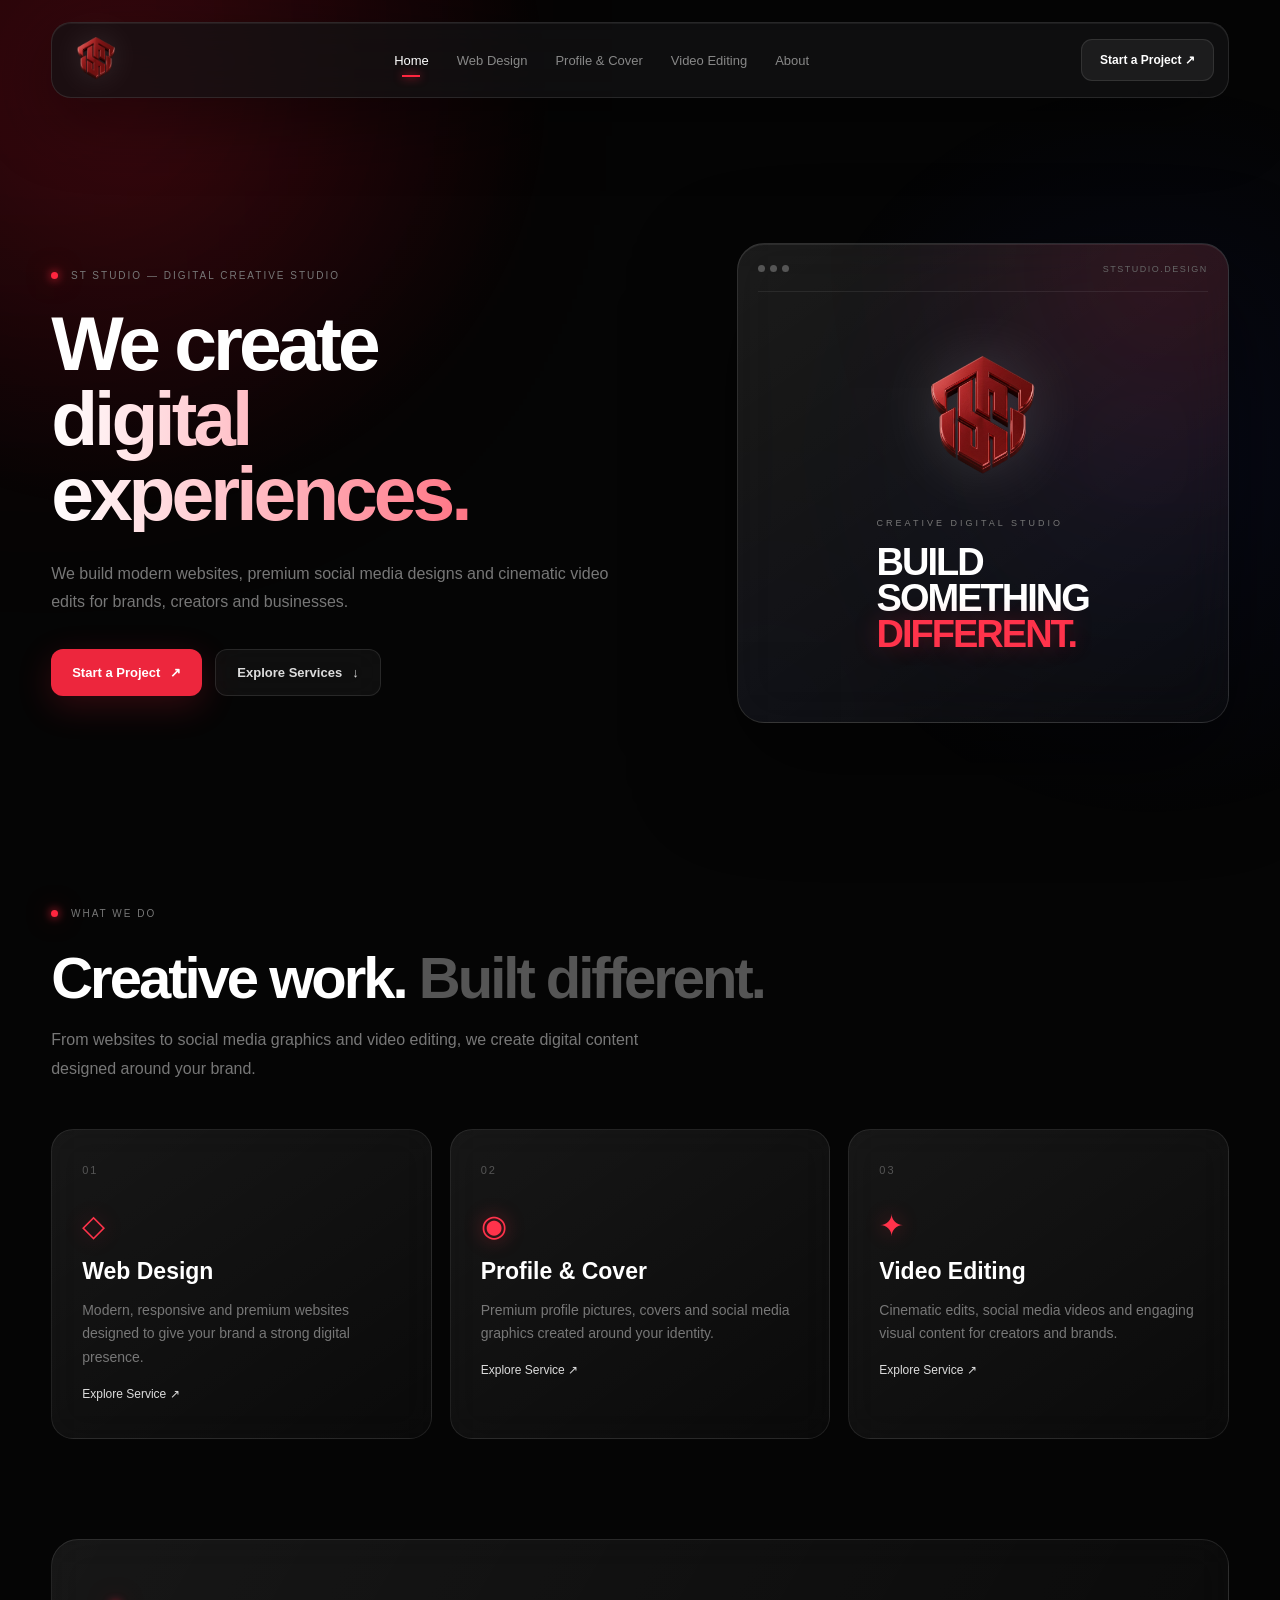
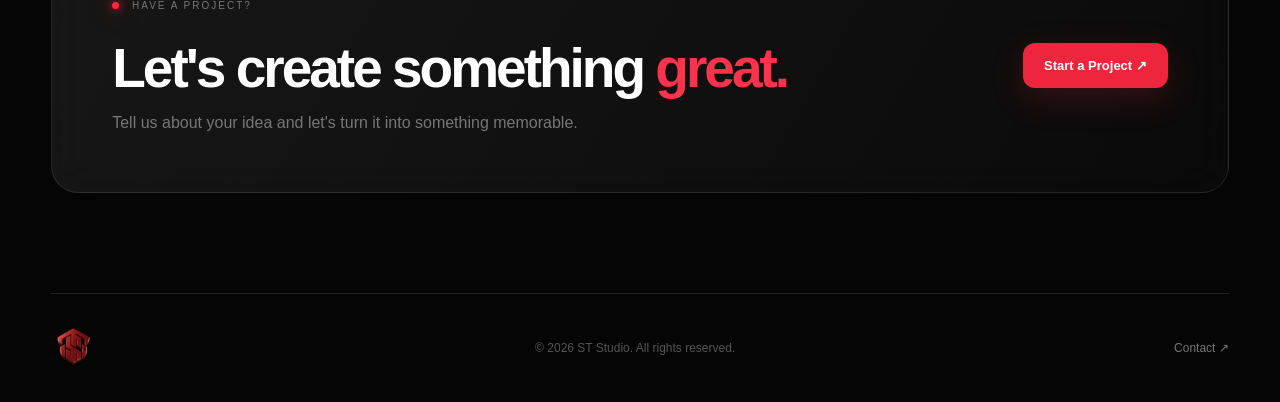
==== index.html @ 002b66ba "Add files via upload" ====
<!DOCTYPE html>
<html lang="en">
<head>
    <meta charset="UTF-8">
    <meta name="viewport" content="width=device-width, initial-scale=1.0">

    <title>ST Studio</title>

    <link rel="stylesheet" href="style.css">
</head>

<body>

    <!-- Background Glow -->
    <div class="glow glow-red"></div>
    <div class="glow glow-blue"></div>

    <!-- NAVBAR -->
    <header class="navbar">

        <a href="index.html" class="logo">
            <img src="logo.png" alt="ST Studio">
        </a>

        <nav>
            <a href="index.html" class="active">Home</a>
            <a href="#">Web Design</a>
            <a href="#">Profile & Cover</a>
            <a href="#">Video Editing</a>
            <a href="#">About</a>
        </nav>

        <a href="#" class="nav-btn">
            Start a Project <span>↗</span>
        </a>

    </header>


    <!-- HERO -->
    <main>

        <section class="hero">

            <div class="hero-text">

                <div class="tag">
                    <span></span>
                    ST STUDIO — DIGITAL CREATIVE STUDIO
                </div>

                <h1>
                    We create
                    <strong>digital experiences.</strong>
                </h1>

                <p>
                    We build modern websites, premium social media
                    designs and cinematic video edits for brands,
                    creators and businesses.
                </p>

                <div class="buttons">

                    <a href="#" class="primary-btn">
                        Start a Project
                        <span>↗</span>
                    </a>

                    <a href="#services" class="secondary-btn">
                        Explore Services
                        <span>↓</span>
                    </a>

                </div>

            </div>


            <!-- HERO CARD -->
            <div class="hero-card">

                <div class="card-top">

                    <div class="dots">
                        <i></i>
                        <i></i>
                        <i></i>
                    </div>

                    <span>STSTUDIO.DESIGN</span>

                </div>

                <div class="card-content">

                    <img src="logo.png" alt="ST Studio Logo">

                    <div>

                        <small>CREATIVE DIGITAL STUDIO</small>

                        <h2>
                            BUILD<br>
                            SOMETHING<br>
                            <span>DIFFERENT.</span>
                        </h2>

                    </div>

                </div>

            </div>

        </section>


        <!-- SERVICES -->
        <section class="services" id="services">

            <div class="section-title">

                <div>

                    <div class="tag">
                        <span></span>
                        WHAT WE DO
                    </div>

                    <h2>
                        Creative work.
                        <span>Built different.</span>
                    </h2>

                </div>

                <p>
                    From websites to social media graphics and video
                    editing, we create digital content designed around
                    your brand.
                </p>

            </div>


            <div class="service-grid">

                <div class="service-card">

                    <span class="number">01</span>

                    <div class="icon">◇</div>

                    <h3>Web Design</h3>

                    <p>
                        Modern, responsive and premium websites
                        designed to give your brand a strong
                        digital presence.
                    </p>

                    <a href="#">
                        Explore Service ↗
                    </a>

                </div>


                <div class="service-card">

                    <span class="number">02</span>

                    <div class="icon">◉</div>

                    <h3>Profile & Cover</h3>

                    <p>
                        Premium profile pictures, covers and
                        social media graphics created around
                        your identity.
                    </p>

                    <a href="#">
                        Explore Service ↗
                    </a>

                </div>


                <div class="service-card">

                    <span class="number">03</span>

                    <div class="icon">✦</div>

                    <h3>Video Editing</h3>

                    <p>
                        Cinematic edits, social media videos
                        and engaging visual content for
                        creators and brands.
                    </p>

                    <a href="#">
                        Explore Service ↗
                    </a>

                </div>

            </div>

        </section>


        <!-- CTA -->
        <section class="cta">

            <div>

                <div class="tag">
                    <span></span>
                    HAVE A PROJECT?
                </div>

                <h2>
                    Let's create something
                    <span>great.</span>
                </h2>

                <p>
                    Tell us about your idea and let's turn it
                    into something memorable.
                </p>

            </div>

            <a href="#" class="primary-btn">
                Start a Project ↗
            </a>

        </section>

    </main>


    <!-- FOOTER -->
    <footer>

        <div class="footer-logo">
            <img src="logo.png" alt="ST Studio">
        </div>

        <p>
            © 2026 ST Studio. All rights reserved.
        </p>

        <a href="#">
            Contact ↗
        </a>

    </footer>

</body>
</html>
---- style.css ----
* {
    margin: 0;
    padding: 0;
    box-sizing: border-box;
}

html {
    scroll-behavior: smooth;
}

body {
    background: #050505;
    color: #fff;
    font-family: Arial, sans-serif;
    overflow-x: hidden;
}


/* BACKGROUND GLOW */

body::before {
    content: "";
    position: fixed;
    inset: 0;
    z-index: -3;

    background:
        radial-gradient(
            circle at 10% 10%,
            rgba(255, 20, 45, .16),
            transparent 30%
        ),
        radial-gradient(
            circle at 90% 50%,
            rgba(40, 70, 255, .08),
            transparent 30%
        );
}

body::after {
    content: "";
    position: fixed;
    width: 450px;
    height: 450px;
    top: -180px;
    left: -180px;

    background: #ff1735;
    filter: blur(170px);
    opacity: .13;

    z-index: -2;
}


/* NAVBAR */

.navbar {
    width: 92%;
    max-width: 1250px;
    height: 76px;

    margin: 22px auto;

    padding: 10px 14px 10px 18px;

    display: flex;
    align-items: center;
    justify-content: space-between;

    background: rgba(18,18,20,.72);

    border: 1px solid rgba(255,255,255,.1);

    border-radius: 20px;

    backdrop-filter: blur(25px);
    -webkit-backdrop-filter: blur(25px);

    box-shadow:
        0 20px 70px rgba(0,0,0,.45),
        inset 0 1px rgba(255,255,255,.06);
}

.logo img {
    width: 52px;
    height: 52px;
    object-fit: contain;

    filter:
        drop-shadow(0 0 15px rgba(255,255,255,.12));
}

nav {
    display: flex;
    gap: 28px;
}

nav a {
    position: relative;

    color: #888;

    text-decoration: none;

    font-size: 13px;

    transition: .3s;
}

nav a:hover,
nav a.active {
    color: #fff;
}

nav a.active::after {
    content: "";

    position: absolute;

    width: 18px;
    height: 2px;

    left: 50%;
    bottom: -9px;

    transform: translateX(-50%);

    background: #ff263f;

    box-shadow: 0 0 10px #ff263f;
}

.nav-btn {
    color: #fff;

    text-decoration: none;

    font-size: 12px;
    font-weight: bold;

    padding: 13px 18px;

    border-radius: 11px;

    background: rgba(255,255,255,.06);

    border: 1px solid rgba(255,255,255,.1);

    transition: .3s;
}

.nav-btn:hover {
    background: #ed243d;

    border-color: #ed243d;

    box-shadow:
        0 0 30px rgba(237,36,61,.3);
}


/* HERO */

.hero {
    width: 92%;
    max-width: 1250px;

    min-height: 650px;

    margin: 60px auto 100px;

    display: grid;

    grid-template-columns: 1fr .8fr;

    align-items: center;

    gap: 70px;
}

.hero-text {
    max-width: 650px;
}

.tag {
    color: #777;

    font-size: 10px;

    letter-spacing: 2px;

    margin-bottom: 25px;
}

.tag span {
    display: inline-block;

    width: 7px;
    height: 7px;

    margin-right: 8px;

    border-radius: 50%;

    background: #ff263f;

    box-shadow:
        0 0 10px #ff263f,
        0 0 25px rgba(255,38,63,.5);
}

.hero h1 {
    font-size: clamp(50px, 6vw, 82px);

    line-height: .98;

    letter-spacing: -4px;

    margin-bottom: 28px;
}

.hero h1 strong {
    display: block;

    color: transparent;

    background:
        linear-gradient(
            90deg,
            #fff,
            #ff334b
        );

    -webkit-background-clip: text;
    background-clip: text;
}

.hero p {
    max-width: 570px;

    color: #777;

    font-size: 16px;

    line-height: 1.8;

    margin-bottom: 32px;
}


/* BUTTONS */

.buttons {
    display: flex;
    gap: 13px;
}

.primary-btn,
.secondary-btn {
    display: inline-flex;

    align-items: center;
    justify-content: center;

    gap: 10px;

    padding: 15px 21px;

    border-radius: 12px;

    text-decoration: none;

    font-size: 13px;
    font-weight: bold;

    transition: .3s;
}

.primary-btn {
    color: #fff;

    background: #ed263d;

    box-shadow:
        0 10px 35px rgba(237,36,61,.2);
}

.primary-btn:hover {
    transform: translateY(-3px);

    background: #ff3148;

    box-shadow:
        0 15px 45px rgba(237,36,61,.35);
}

.secondary-btn {
    color: #ddd;

    background: rgba(255,255,255,.045);

    border: 1px solid rgba(255,255,255,.1);

    backdrop-filter: blur(15px);
}

.secondary-btn:hover {
    transform: translateY(-3px);

    background: rgba(255,255,255,.09);
}


/* HERO CARD */

.hero-card {
    position: relative;

    height: 480px;

    padding: 20px;

    border-radius: 27px;

    overflow: hidden;

    background:
        linear-gradient(
            145deg,
            rgba(255,255,255,.09),
            rgba(255,255,255,.025)
        );

    border: 1px solid rgba(255,255,255,.12);

    backdrop-filter: blur(25px);

    box-shadow:
        0 40px 100px rgba(0,0,0,.5),
        inset 0 1px rgba(255,255,255,.08);

    transition: .4s;
}

.hero-card:hover {
    transform: translateY(-8px);

    border-color:
        rgba(255,40,60,.3);

    box-shadow:
        0 45px 100px rgba(0,0,0,.55),
        0 0 60px rgba(255,30,55,.08);
}

.hero-card::before {
    content: "";

    position: absolute;

    width: 300px;
    height: 300px;

    top: -130px;
    right: -100px;

    border-radius: 50%;

    background: #ff1735;

    filter: blur(120px);

    opacity: .18;
}

.hero-card::after {
    content: "";

    position: absolute;

    width: 220px;
    height: 220px;

    bottom: -100px;
    left: -80px;

    border-radius: 50%;

    background: #243cff;

    filter: blur(130px);

    opacity: .08;
}

.card-top {
    position: relative;
    z-index: 2;

    display: flex;

    align-items: center;
    justify-content: space-between;

    padding-bottom: 17px;

    border-bottom:
        1px solid rgba(255,255,255,.07);

    color: #666;

    font-size: 9px;

    letter-spacing: 1.5px;
}

.dots {
    display: flex;
    gap: 5px;
}

.dots i {
    width: 7px;
    height: 7px;

    border-radius: 50%;

    background: #555;
}

.card-content {
    position: relative;
    z-index: 2;

    height: 410px;

    display: flex;

    flex-direction: column;

    align-items: center;
    justify-content: center;
}

.card-content img {
    width: 145px;
    height: 145px;

    object-fit: contain;

    margin-bottom: 25px;

    filter:
        drop-shadow(0 0 30px rgba(255,255,255,.15));
}

.card-content small {
    color: #777;

    font-size: 9px;

    letter-spacing: 3px;
}

.card-content h2 {
    margin-top: 14px;

    font-size: 38px;

    line-height: .95;

    letter-spacing: -2px;
}

.card-content h2 span {
    color: #ff334b;

    text-shadow:
        0 0 25px rgba(255,40,60,.3);
}


/* SERVICES */

.services {
    width: 92%;
    max-width: 1250px;

    margin: 100px auto;
}

.section-title {
    margin-bottom: 45px;
}

.section-title h2 {
    font-size: clamp(38px,5vw,58px);

    letter-spacing: -3px;
}

.section-title h2 span {
    color: #555;
}

.section-title p {
    max-width: 600px;

    color: #777;

    line-height: 1.8;

    margin-top: 15px;
}

.service-grid {
    display: grid;

    grid-template-columns:
        repeat(3,1fr);

    gap: 18px;
}

.service-card {
    position: relative;

    min-height: 310px;

    padding: 30px;

    overflow: hidden;

    border-radius: 22px;

    background:
        linear-gradient(
            145deg,
            rgba(255,255,255,.075),
            rgba(255,255,255,.025)
        );

    border: 1px solid rgba(255,255,255,.09);

    transition: .35s;

    backdrop-filter: blur(18px);
}

.service-card::before {
    content: "";

    position: absolute;

    width: 180px;
    height: 180px;

    right: -100px;
    bottom: -100px;

    border-radius: 50%;

    background: #ff2438;

    filter: blur(90px);

    opacity: 0;

    transition: .35s;
}

.service-card:hover {
    transform: translateY(-8px);

    border-color:
        rgba(255,40,60,.3);

    box-shadow:
        0 25px 70px rgba(0,0,0,.35);
}

.service-card:hover::before {
    opacity: .2;
}

.number {
    color: #555;

    font-size: 11px;

    letter-spacing: 2px;
}

.icon {
    color: #ff334b;

    font-size: 30px;

    margin: 30px 0 15px;

    text-shadow:
        0 0 20px rgba(255,40,60,.4);
}

.service-card h3 {
    font-size: 23px;
}

.service-card p {
    color: #777;

    line-height: 1.7;

    font-size: 14px;

    margin: 14px 0;
}

.service-card a {
    color: #ddd;

    text-decoration: none;

    font-size: 12px;
}

.service-card a:hover {
    color: #ff334b;
}


/* CTA */

.cta {
    width: 92%;
    max-width: 1250px;

    margin: 100px auto;

    padding: 60px;

    display: flex;

    align-items: center;

    justify-content: space-between;

    gap: 40px;

    border-radius: 27px;

    background:
        linear-gradient(
            120deg,
            rgba(255,255,255,.075),
            rgba(255,255,255,.025)
        );

    border: 1px solid rgba(255,255,255,.1);

    backdrop-filter: blur(20px);

    overflow: hidden;
}

.cta h2 {
    font-size: clamp(32px,5vw,55px);

    letter-spacing: -3px;
}

.cta h2 span {
    color: #ff334b;
}

.cta p {
    color: #777;

    margin-top: 14px;
}


/* FOOTER */

footer {
    width: 92%;
    max-width: 1250px;

    margin: auto;

    padding: 30px 0;

    display: flex;

    align-items: center;

    justify-content: space-between;

    border-top: 1px solid #222;

    color: #555;

    font-size: 12px;
}

footer img {
    width: 45px;
}

footer a {
    color: #777;

    text-decoration: none;
}


/* MOBILE */

@media (max-width: 850px) {

    .navbar {
        width: 94%;
    }

    nav {
        display: none;
    }

    .hero {
        width: 94%;

        grid-template-columns: 1fr;

        margin-top: 50px;

        gap: 50px;
    }

    .hero h1 {
        font-size: 55px;
    }

    .hero-card {
        width: 100%;
    }

    .services {
        width: 94%;
    }

    .service-grid {
        grid-template-columns: 1fr;
    }

    .cta {
        width: 94%;

        flex-direction: column;

        align-items: flex-start;

        padding: 40px 25px;
    }

    footer {
        width: 94%;

        flex-wrap: wrap;

        gap: 20px;
    }
}


@media (max-width: 500px) {

    .nav-btn {
        padding: 11px 13px;

        font-size: 10px;
    }

    .hero h1 {
        font-size: 46px;

        letter-spacing: -2px;
    }

    .hero p {
        font-size: 14px;
    }

    .buttons {
        flex-direction: column;
    }

    .primary-btn,
    .secondary-btn {
        width: 100%;
    }

    .hero-card {
        height: 420px;
    }

    .card-content {
        height: 350px;
    }

    .card-content img {
        width: 110px;
        height: 110px;
    }

    .card-content h2 {
        font-size: 30px;
    }

    .cta h2 {
        font-size: 35px;
    }

    footer {
        justify-content: center;
        text-align: center;
    }
}
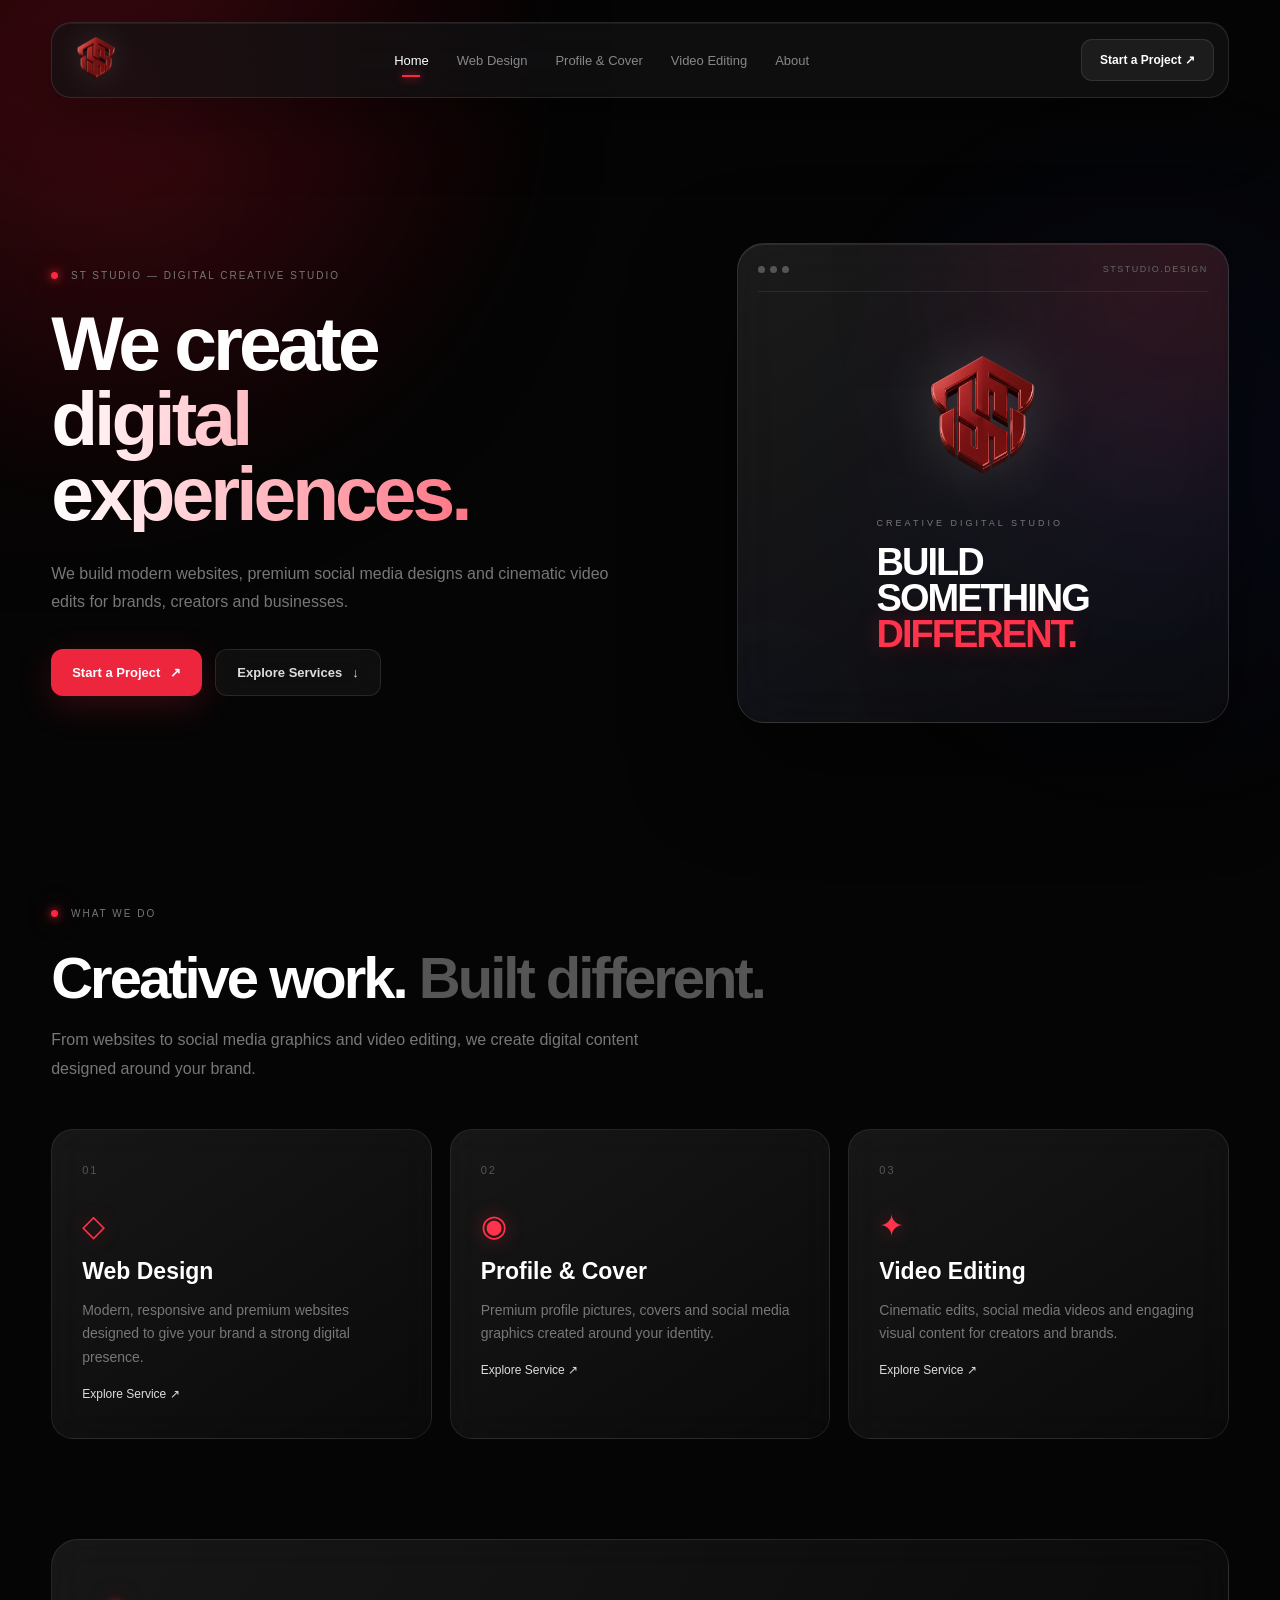
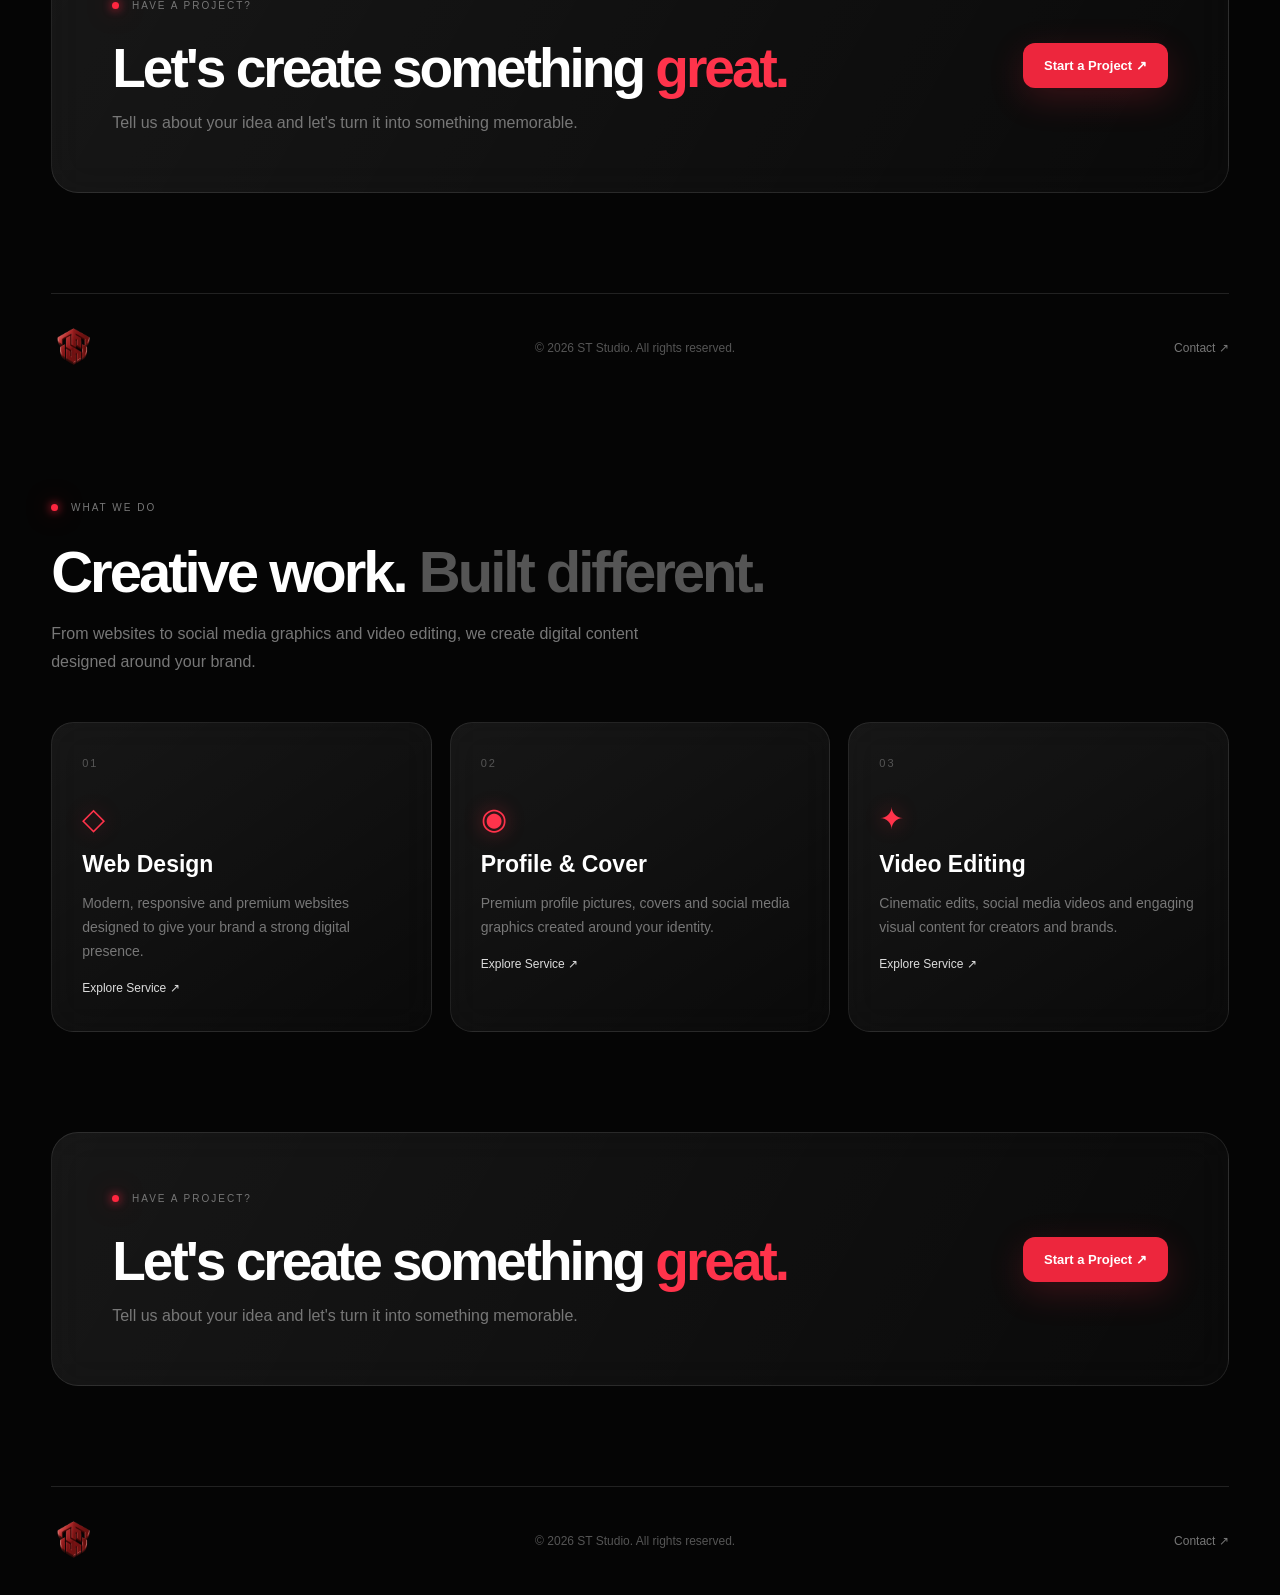
==== commit 59dd2ec4: "Update index.html" ====
--- a/index.html
+++ b/index.html
@@ -15,7 +15,9 @@
     <div class="glow glow-red"></div>
     <div class="glow glow-blue"></div>
 
+
     <!-- NAVBAR -->
+
     <header class="navbar">
 
         <a href="index.html" class="logo">
@@ -24,13 +26,13 @@
 
         <nav>
             <a href="index.html" class="active">Home</a>
-            <a href="#">Web Design</a>
-            <a href="#">Profile & Cover</a>
-            <a href="#">Video Editing</a>
-            <a href="#">About</a>
+            <a href="web.html">Web Design</a>
+            <a href="profile.html">Profile & Cover</a>
+            <a href="video.html">Video Editing</a>
+            <a href="about.html">About</a>
         </nav>
 
-        <a href="#" class="nav-btn">
+        <a href="about.html" class="nav-btn">
             Start a Project <span>↗</span>
         </a>
 
@@ -38,6 +40,7 @@
 
 
     <!-- HERO -->
+
     <main>
 
         <section class="hero">
@@ -62,7 +65,7 @@
 
                 <div class="buttons">
 
-                    <a href="#" class="primary-btn">
+                    <a href="about.html" class="primary-btn">
                         Start a Project
                         <span>↗</span>
                     </a>
@@ -78,6 +81,7 @@
 
 
             <!-- HERO CARD -->
+
             <div class="hero-card">
 
                 <div class="card-top">
@@ -116,6 +120,7 @@
 
 
         <!-- SERVICES -->
+
         <section class="services" id="services">
 
             <div class="section-title">
@@ -159,7 +164,7 @@
                         digital presence.
                     </p>
 
-                    <a href="#">
+                    <a href="web.html">
                         Explore Service ↗
                     </a>
 
@@ -180,7 +185,7 @@
                         your identity.
                     </p>
 
-                    <a href="#">
+                    <a href="profile.html">
                         Explore Service ↗
                     </a>
 
@@ -201,7 +206,7 @@
                         creators and brands.
                     </p>
 
-                    <a href="#">
+                    <a href="video.html">
                         Explore Service ↗
                     </a>
 
@@ -213,6 +218,7 @@
 
 
         <!-- CTA -->
+
         <section class="cta">
 
             <div>
@@ -234,6 +240,161 @@
 
             </div>
 
+            <a href="about.html" class="primary-btn">
+                Start a Project ↗
+            </a>
+
+        </section>
+
+    </main>
+
+
+    <!-- FOOTER -->
+
+    <footer>
+
+        <div class="footer-logo">
+            <img src="logo.png" alt="ST Studio">
+        </div>
+
+        <p>
+            © 2026 ST Studio. All rights reserved.
+        </p>
+
+        <a href="about.html">
+            Contact ↗
+        </a>
+
+    </footer>
+
+</body>
+</html>
+                </div>
+
+            </div>
+
+        </section>
+
+
+        <!-- SERVICES -->
+        <section class="services" id="services">
+
+            <div class="section-title">
+
+                <div>
+
+                    <div class="tag">
+                        <span></span>
+                        WHAT WE DO
+                    </div>
+
+                    <h2>
+                        Creative work.
+                        <span>Built different.</span>
+                    </h2>
+
+                </div>
+
+                <p>
+                    From websites to social media graphics and video
+                    editing, we create digital content designed around
+                    your brand.
+                </p>
+
+            </div>
+
+
+            <div class="service-grid">
+
+                <div class="service-card">
+
+                    <span class="number">01</span>
+
+                    <div class="icon">◇</div>
+
+                    <h3>Web Design</h3>
+
+                    <p>
+                        Modern, responsive and premium websites
+                        designed to give your brand a strong
+                        digital presence.
+                    </p>
+
+                    <a href="#">
+                        Explore Service ↗
+                    </a>
+
+                </div>
+
+
+                <div class="service-card">
+
+                    <span class="number">02</span>
+
+                    <div class="icon">◉</div>
+
+                    <h3>Profile & Cover</h3>
+
+                    <p>
+                        Premium profile pictures, covers and
+                        social media graphics created around
+                        your identity.
+                    </p>
+
+                    <a href="#">
+                        Explore Service ↗
+                    </a>
+
+                </div>
+
+
+                <div class="service-card">
+
+                    <span class="number">03</span>
+
+                    <div class="icon">✦</div>
+
+                    <h3>Video Editing</h3>
+
+                    <p>
+                        Cinematic edits, social media videos
+                        and engaging visual content for
+                        creators and brands.
+                    </p>
+
+                    <a href="#">
+                        Explore Service ↗
+                    </a>
+
+                </div>
+
+            </div>
+
+        </section>
+
+
+        <!-- CTA -->
+        <section class="cta">
+
+            <div>
+
+                <div class="tag">
+                    <span></span>
+                    HAVE A PROJECT?
+                </div>
+
+                <h2>
+                    Let's create something
+                    <span>great.</span>
+                </h2>
+
+                <p>
+                    Tell us about your idea and let's turn it
+                    into something memorable.
+                </p>
+
+            </div>
+
             <a href="#" class="primary-btn">
                 Start a Project ↗
             </a>
@@ -261,4 +422,4 @@
     </footer>
 
 </body>
-</html>+</html>
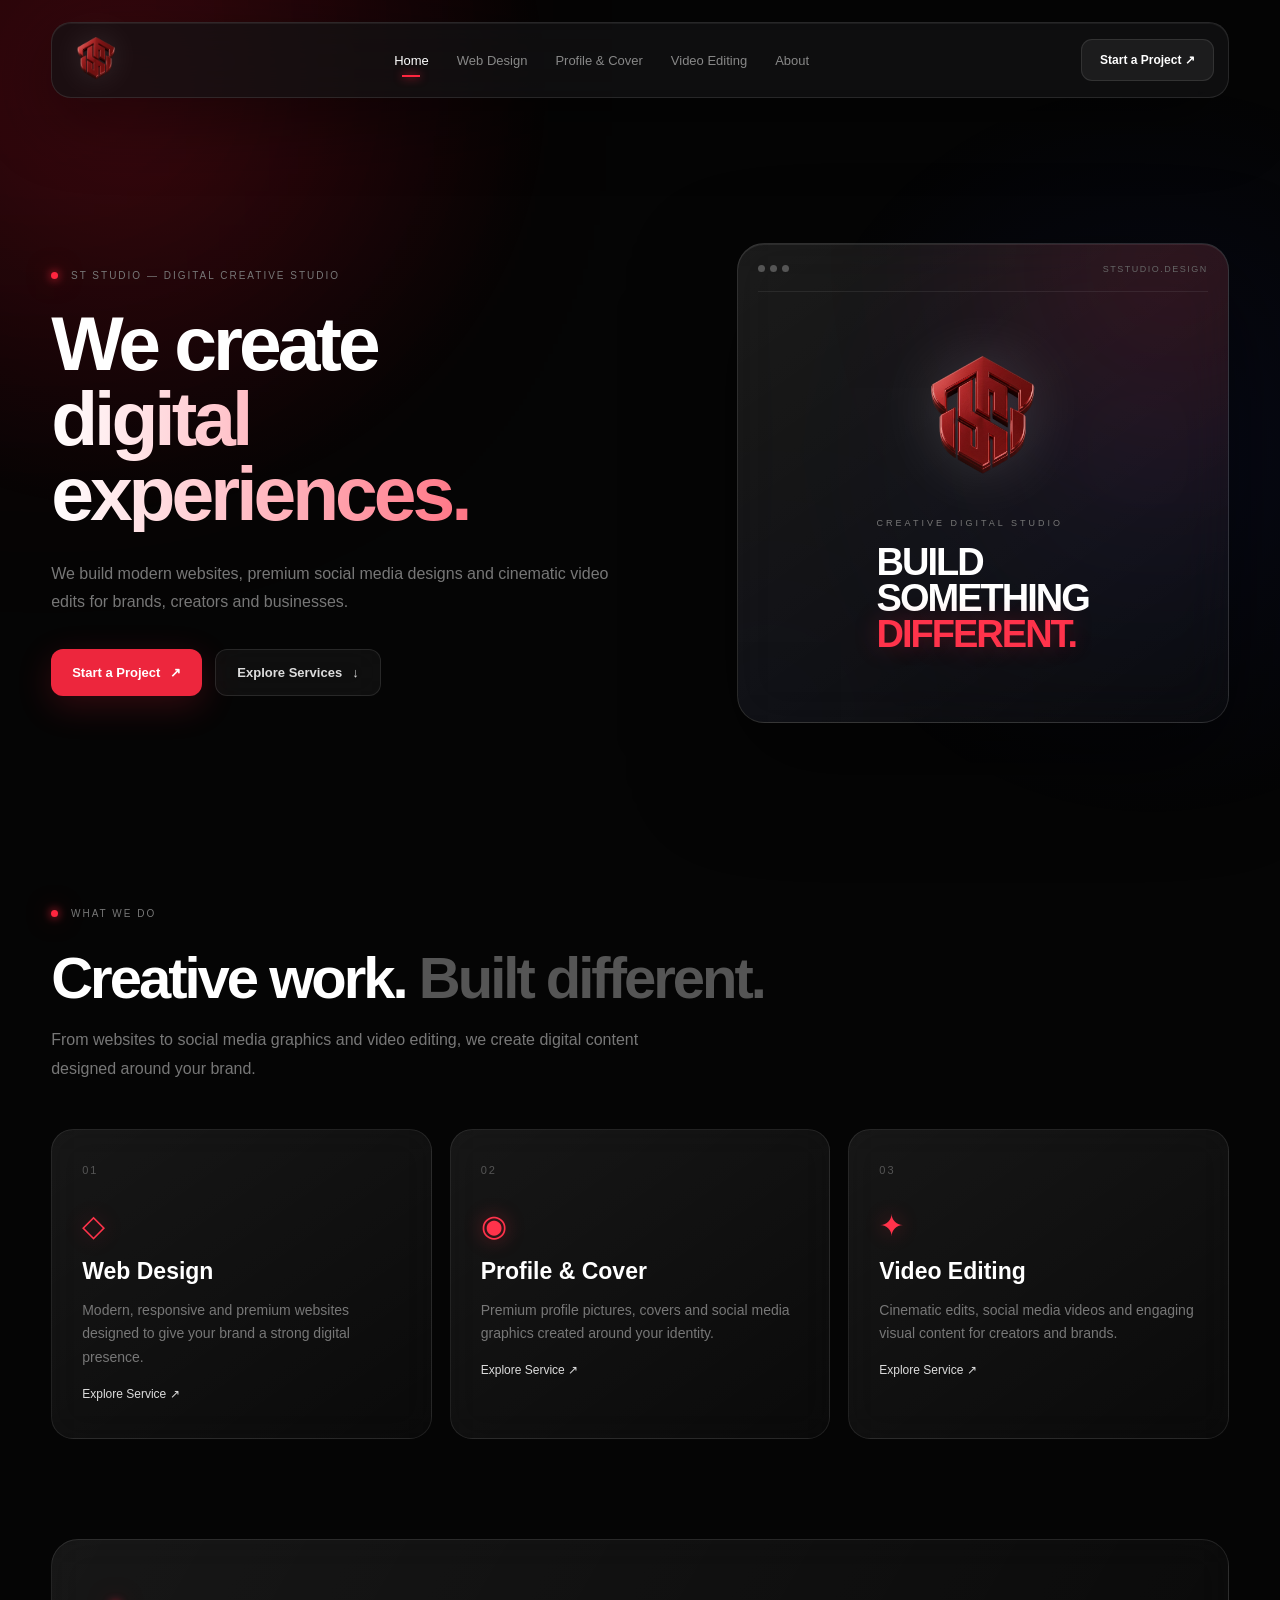
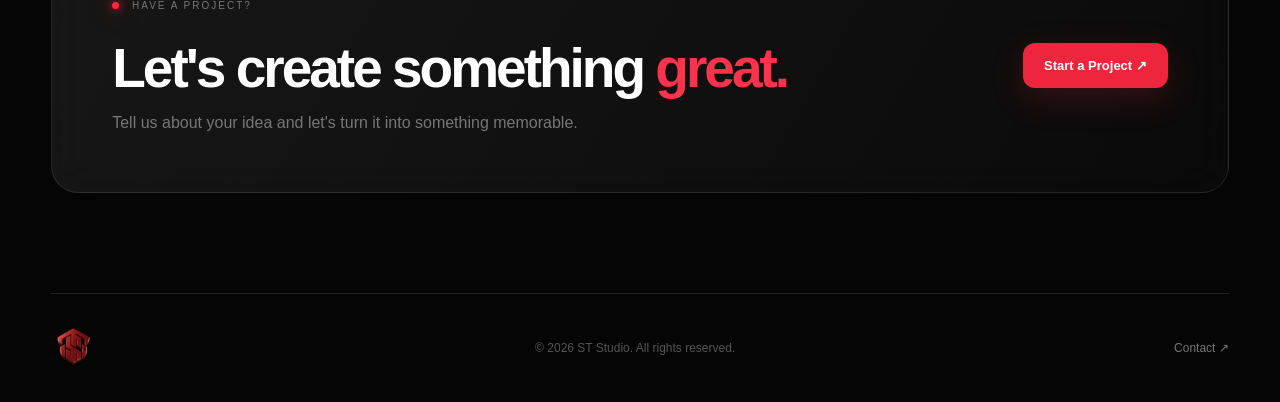
==== commit 0c1f39a6: "Remove services and CTA sections from index.html Removed the services and CTA sections from the HTML" ====
--- a/index.html
+++ b/index.html
@@ -269,157 +269,3 @@
 
 </body>
 </html>
-                </div>
-
-            </div>
-
-        </section>
-
-
-        <!-- SERVICES -->
-        <section class="services" id="services">
-
-            <div class="section-title">
-
-                <div>
-
-                    <div class="tag">
-                        <span></span>
-                        WHAT WE DO
-                    </div>
-
-                    <h2>
-                        Creative work.
-                        <span>Built different.</span>
-                    </h2>
-
-                </div>
-
-                <p>
-                    From websites to social media graphics and video
-                    editing, we create digital content designed around
-                    your brand.
-                </p>
-
-            </div>
-
-
-            <div class="service-grid">
-
-                <div class="service-card">
-
-                    <span class="number">01</span>
-
-                    <div class="icon">◇</div>
-
-                    <h3>Web Design</h3>
-
-                    <p>
-                        Modern, responsive and premium websites
-                        designed to give your brand a strong
-                        digital presence.
-                    </p>
-
-                    <a href="#">
-                        Explore Service ↗
-                    </a>
-
-                </div>
-
-
-                <div class="service-card">
-
-                    <span class="number">02</span>
-
-                    <div class="icon">◉</div>
-
-                    <h3>Profile & Cover</h3>
-
-                    <p>
-                        Premium profile pictures, covers and
-                        social media graphics created around
-                        your identity.
-                    </p>
-
-                    <a href="#">
-                        Explore Service ↗
-                    </a>
-
-                </div>
-
-
-                <div class="service-card">
-
-                    <span class="number">03</span>
-
-                    <div class="icon">✦</div>
-
-                    <h3>Video Editing</h3>
-
-                    <p>
-                        Cinematic edits, social media videos
-                        and engaging visual content for
-                        creators and brands.
-                    </p>
-
-                    <a href="#">
-                        Explore Service ↗
-                    </a>
-
-                </div>
-
-            </div>
-
-        </section>
-
-
-        <!-- CTA -->
-        <section class="cta">
-
-            <div>
-
-                <div class="tag">
-                    <span></span>
-                    HAVE A PROJECT?
-                </div>
-
-                <h2>
-                    Let's create something
-                    <span>great.</span>
-                </h2>
-
-                <p>
-                    Tell us about your idea and let's turn it
-                    into something memorable.
-                </p>
-
-            </div>
-
-            <a href="#" class="primary-btn">
-                Start a Project ↗
-            </a>
-
-        </section>
-
-    </main>
-
-
-    <!-- FOOTER -->
-    <footer>
-
-        <div class="footer-logo">
-            <img src="logo.png" alt="ST Studio">
-        </div>
-
-        <p>
-            © 2026 ST Studio. All rights reserved.
-        </p>
-
-        <a href="#">
-            Contact ↗
-        </a>
-
-    </footer>
-
-</body>
-</html>
